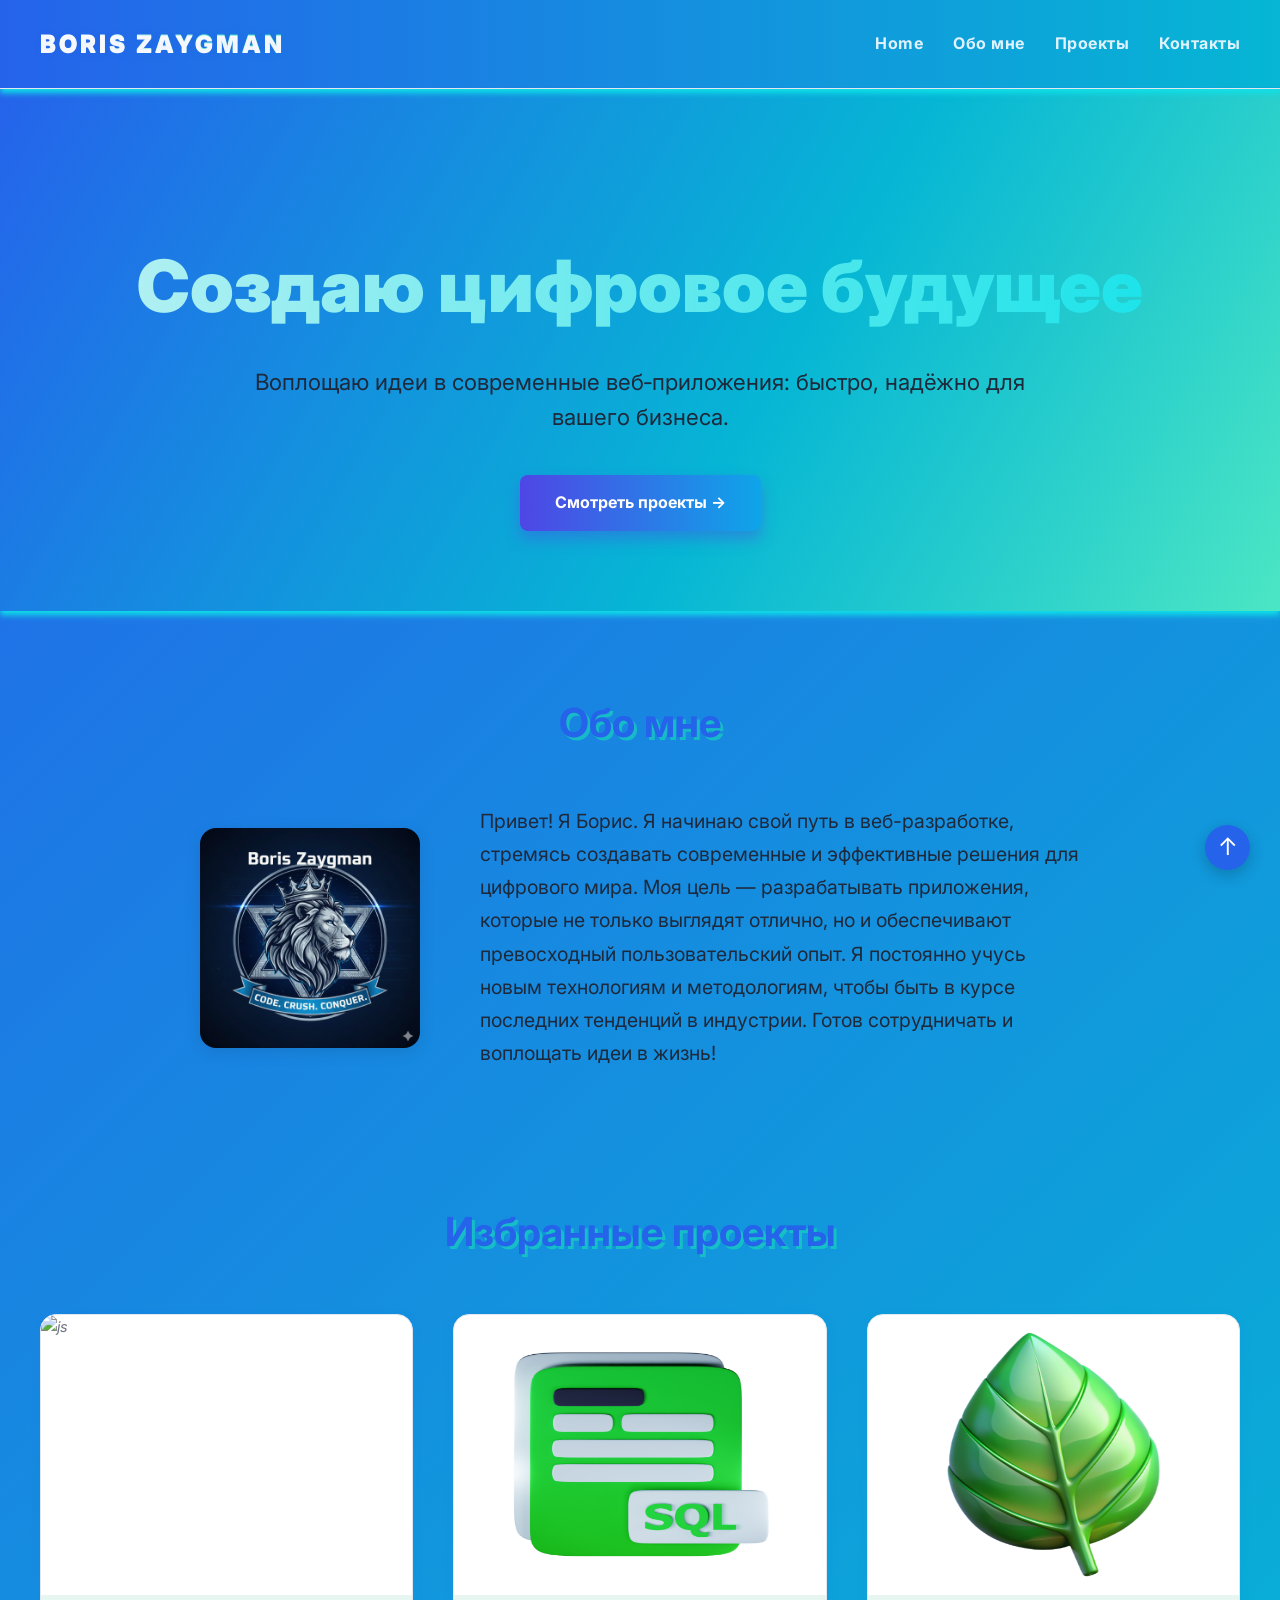
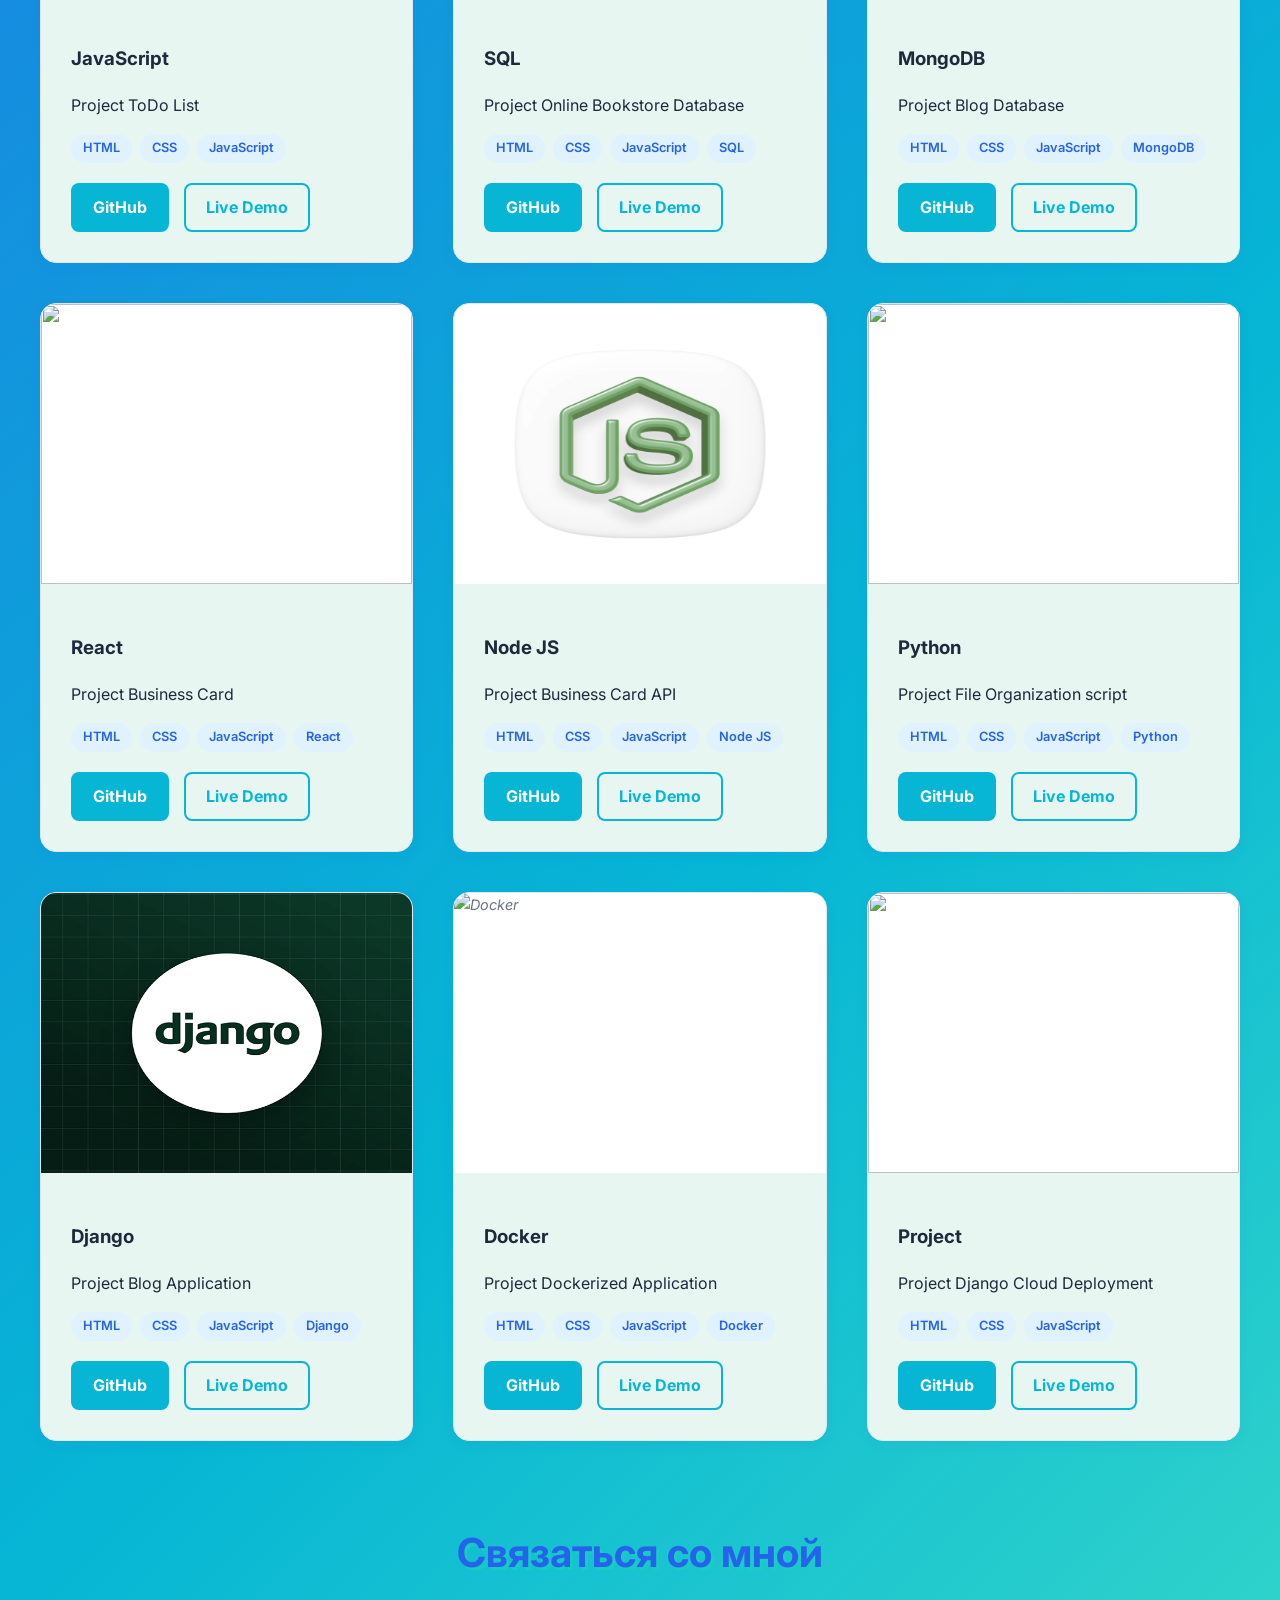
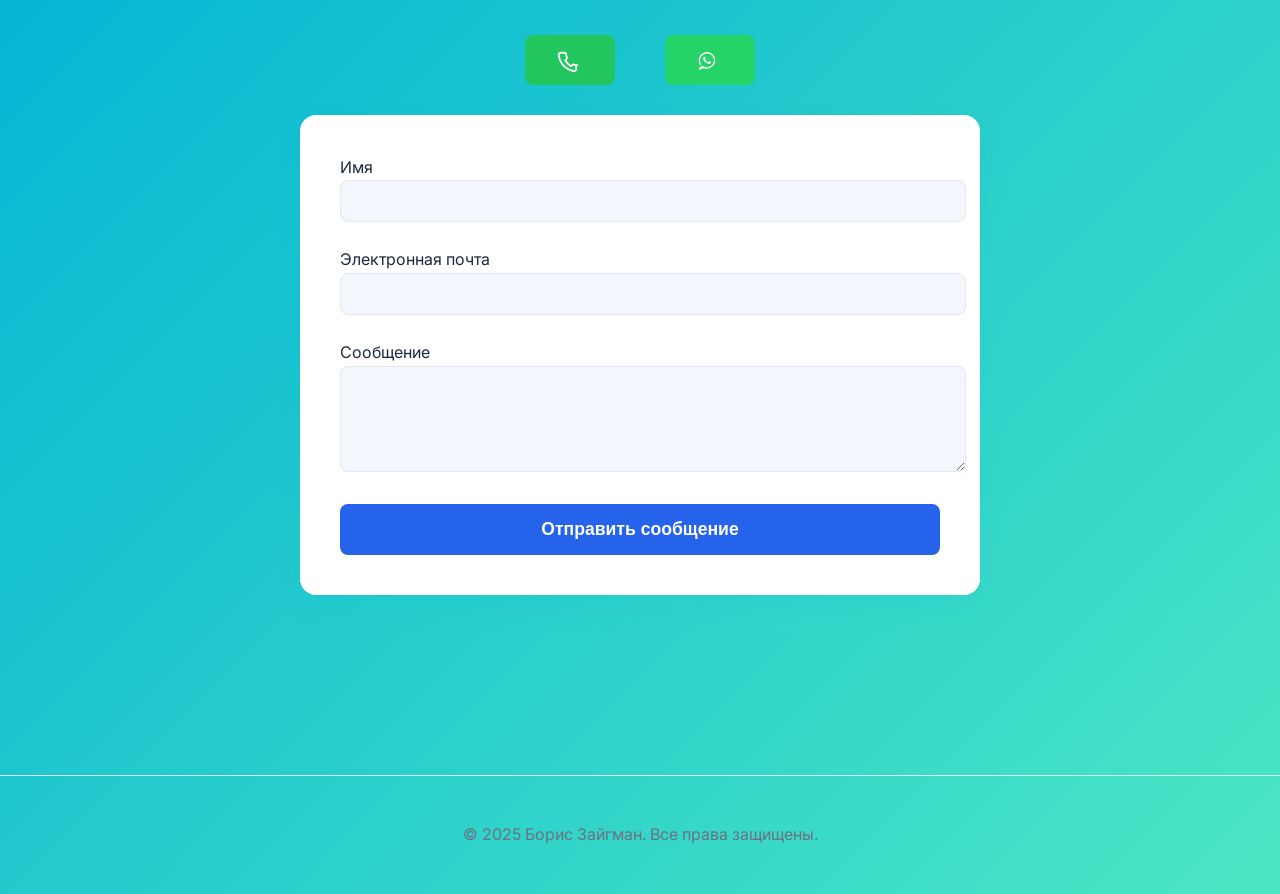
==== index.html @ de245a0c "master" ====
<!DOCTYPE html>
<html lang="ru">

<head>
    <meta charset="UTF-8">
    <meta name="viewport" content="width=device-width, initial-scale=1.0">

    <title>Борис Зайгман | Портфолио Full Stack разработчика</title>
    <meta name="description"
        content="Портфолио Бориса Зайгмана, Full Stack разработчика. Проекты, навыки и опыт работы с React, Node.js и современными технологиями.">
    <meta name="keywords" content="Full Stack, JavaScript, React, Node.js, Борис Зайгман, портфолио, веб-разработка">

    <link rel="preconnect" href="https://fonts.googleapis.com">
    <link rel="preconnect" href="https://fonts.gstatic.com" crossorigin>
    <link href="https://fonts.googleapis.com/css2?family=Inter:wght@300;400;600;700;900&display=swap" rel="stylesheet">

    <link rel="stylesheet" href="./style.css">
</head>

<body id="top">

    <header class="navbar">
        <nav aria-label="Основная навигация">
            <div class="logo">BORIS ZAYGMAN</div>
            <ul class="nav-links">
                <li><a href="#top">Home</a></li>
                <li><a href="#about">Обо мне</a></li>
                <li><a href="#projects">Проекты</a></li>
                <li><a href="#contact">Контакты</a></li>
            </ul>
        </nav>
    </header>

    <main>
        <section class="hero">
            <h1 class="fade-in">Создаю цифровое будущее</h1>
            <p>Воплощаю идеи в современные веб‑приложения: быстро, надёжно  для вашего бизнеса.</p>
            <a href="#projects" class="hero-btn">Смотреть проекты →</a>
        </section>

        <section id="about" class="container">
            <h2>Обо мне</h2>
            <div class="about-content">
                <div class="about-content">
                    <img src="./pictures/logo_s.png" alt="Фото Бориса Зайгмана" class="profile-photo">
                    <p>Привет! Я Борис. Я начинаю свой путь в веб-разработке, стремясь создавать современные и эффективные
                        решения для цифрового мира. Моя цель — разрабатывать приложения, которые не только выглядят
                        отлично, но и обеспечивают превосходный пользовательский опыт. Я постоянно учусь новым
                        технологиям и методологиям, чтобы быть в курсе последних тенденций в индустрии. Готов
                        сотрудничать и воплощать идеи в жизнь!</p>
        </section>

        <section id="projects" class="container">
            <h2>Избранные проекты</h2>
            <div class="project-grid">
                <article class="project-card">
                    <div class="image-placeholder">
                        <img src="/pictures/icons/js.png" alt="js" >
                    </div>
                    <div class="content">
                        <h3>JavaScript</h3>
                        <p>Project ToDo List</p>
                        <ul class="tech-tags">
                            <li>HTML</li>
                            <li>CSS</li>
                            <li>JavaScript</li>  
                        </ul>
                        <div class="links">
                            <a href="#" class="btn" aria-label="Посмотреть код на GitHub">GitHub</a>
                            <a href="#" class="btn secondary" aria-label="Открыть демо проекта">Live Demo</a>
                        </div>
                    </div>
                </article>

                <article class="project-card">
                    <div class="image-placeholder">
                       <img src="./pictures/icons/sql.png" alt="">
                    </div>
                    <div class="content">
                        <h3>SQL</h3>
                        <p>Project Online Bookstore Database</p>
                        <ul class="tech-tags">
                            <li>HTML</li>
                            <li>CSS</li>
                            <li>JavaScript</li> 
                            <li>SQL</li> 
                        </ul>
                        <div class="links">
                            <a href="#" class="btn">GitHub</a>
                            <a href="#" class="btn secondary">Live Demo</a>
                        </div>
                    </div>
                </article>
                <article class="project-card">
                    <div class="image-placeholder">
                        <img src="/pictures/icons/mongo.png" alt="">
                    </div>
                    <div class="content">
                        <h3>MongoDB</h3>
                        <p> Project Blog Database</p>
                        <ul class="tech-tags">
                            <li>HTML</li>
                            <li>CSS</li>
                            <li>JavaScript</li> 
                            <li>MongoDB</li> 
                        </ul>
                        <div class="links">
                            <a href="#" class="btn">GitHub</a>
                            <a href="#" class="btn secondary">Live Demo</a>
                        </div>
                    </div>
                </article>
                <article class="project-card">
                    <div class="image-placeholder">
                       <img src="./pictures/icons/React1.png..png" alt="">
                    </div>
                    <div class="content">
                        <h3>React</h3>
                        <p>Project Business Card</p>
                        <ul class="tech-tags">
                            <li>HTML</li>
                            <li>CSS</li>
                            <li>JavaScript</li> 
                            <li>React</li> 
                        </ul>
                        <div class="links">
                            <a href="#" class="btn">GitHub</a>
                            <a href="#" class="btn secondary">Live Demo</a>
                        </div>
                    </div>
                </article>
                <article class="project-card">
                    <div class="image-placeholder">
                       <img src="./pictures/icons/Node JS.png" alt="">
                    </div>
                    <div class="content">
                        <h3>Node JS</h3>
                        <p>Project Business Card API</p>
                        <ul class="tech-tags">
                            <li>HTML</li>
                            <li>CSS</li>
                            <li>JavaScript</li> 
                            <li>Node JS</li> 
                        </ul>
                        <div class="links">
                            <a href="#" class="btn">GitHub</a>
                            <a href="#" class="btn secondary">Live Demo</a>
                        </div>
                    </div>
                </article>
                <article class="project-card">
                    <div class="image-placeholder">
                        <img src="./pictures/icons/Python.png" alt="">
                    </div>
                    <div class="content">
                        <h3>Python</h3>
                        <p>Project File Organization script</p>
                        <ul class="tech-tags">
                            <li>HTML</li>
                            <li>CSS</li>
                            <li>JavaScript</li>
                            <li>Python</li>
                        </ul>
                        <div class="links">
                            <a href="#" class="btn">GitHub</a>
                            <a href="#" class="btn secondary">Live Demo</a>
                        </div>
                    </div>
                </article>
                <article class="project-card">
                    <div class="image-placeholder">
                        <img src="./pictures/icons/django.png" alt="">
                    </div>
                    <div class="content">
                        <h3>Django</h3>
                        <p>Project Blog Application</p>
                        <ul class="tech-tags">
                            <li>HTML</li>
                            <li>CSS</li>
                            <li>JavaScript</li>
                            <li>Django</li>
                        </ul>
                        <div class="links">
                            <a href="#" class="btn">GitHub</a>
                            <a href="#" class="btn secondary">Live Demo</a>
                        </div>
                    </div>
                </article>
                <article class="project-card">
                    <div class="image-placeholder">
                     <img src="./pictures/icons/Docker.png" alt="Docker">
                    </div>
                    <div class="content">
                        <h3>Docker</h3>
                        <p>Project Dockerized Application</p>
                        <ul class="tech-tags">
                            <li>HTML</li>
                            <li>CSS</li>
                            <li>JavaScript</li>
                            <li>Docker</li>
                        </ul>
                        <div class="links">
                            <a href="#" class="btn">GitHub</a>
                            <a href="#" class="btn secondary">Live Demo</a>
                        </div>
                    </div>
                </article><article class="project-card">
                    <div class="image-placeholder">
                        <img src="./pictures/icons/full.png" alt="">
                    </div>
                    <div class="content">
                        <h3> Project</h3>
                        <p>Project Django Cloud Deployment</p>
                        <ul class="tech-tags">
                            <li>HTML</li>
                            <li>CSS</li>
                            <li>JavaScript</li>
                        </ul>
                        <div class="links">
                            <a href="#" class="btn">GitHub</a>
                            <a href="#" class="btn secondary">Live Demo</a>
                        </div>
                    </div>
                </article>
            </div>
        </section>

        <section id="contact" class="container">
            <h2>Связаться со мной</h2>
            <div class="contact-extra">
                <a href="tel:+972544846818" class="btn call-btn" aria-label="Позвонить Борису Зайгману">
                    <svg xmlns="http://www.w3.org/2000/svg" width="40" height="22" viewBox="0 0 24 24" fill="none" stroke="currentColor" stroke-width="2" stroke-linecap="round" stroke-linejoin="round" style="vertical-align:middle;margin-right:6px;"><path d="M22 16.92V21a2 2 0 0 1-2.18 2A19.72 19.72 0 0 1 3 5.18 2 2 0 0 1 5 3h4.09a2 2 0 0 1 2 1.72c.13 1.13.37 2.23.72 3.28a2 2 0 0 1-.45 2.11l-1.27 1.27a16 16 0 0 0 6.29 6.29l1.27-1.27a2 2 0 0 1 2.11-.45c1.05.35 2.15.59 3.28.72A2 2 0 0 1 22 16.92z"></path></svg>
                </a>
                <a href="https://wa.me/972544846818" target="_blank" class="btn whatsapp-btn" aria-label="Написать в WhatsApp">
                    <svg xmlns="http://www.w3.org/2000/svg" width="40" height="22" viewBox="0 0 32 32" fill="none" style="vertical-align:middle;margin-right:6px;"><path d="M16 3C9.373 3 4 8.373 4 15c0 2.637.86 5.08 2.34 7.09L4 29l7.18-2.29A12.94 12.94 0 0 0 16 27c6.627 0 12-5.373 12-12S22.627 3 16 3zm0 22c-1.98 0-3.89-.52-5.54-1.5l-.39-.23-4.27 1.36 1.4-4.14-.25-.4A9.96 9.96 0 0 1 6 15c0-5.514 4.486-10 10-10s10 4.486 10 10-4.486 10-10 10zm5.07-7.75c-.28-.14-1.65-.81-1.9-.9-.25-.09-.43-.14-.61.14-.18.28-.7.9-.86 1.08-.16.18-.32.2-.6.07-.28-.14-1.18-.44-2.25-1.4-.83-.74-1.39-1.65-1.55-1.93-.16-.28-.02-.43.12-.57.13-.13.28-.32.42-.48.14-.16.18-.28.28-.46.09-.18.05-.34-.02-.48-.07-.14-.61-1.47-.84-2.01-.22-.53-.45-.46-.61-.47-.16-.01-.34-.01-.52-.01-.18 0-.48.07-.73.34-.25.27-.96.94-.96 2.3 0 1.36.98 2.68 1.12 2.87.14.18 1.93 2.95 4.68 4.02.65.28 1.16.45 1.56.58.65.21 1.24.18 1.7.11.52-.08 1.65-.67 1.88-1.32.23-.65.23-1.2.16-1.32-.07-.12-.25-.18-.53-.32z" fill="#fff"/></svg>
                </a>
            </div>
            <form class="contact-form">
                <div class="form-group">
                    <label for="name">Имя</label>
                    <input type="text" id="name" name="name" required>
                </div>
                <div class="form-group">
                    <label for="email">Электронная почта</label>
                    <input type="email" id="email" name="email" required>
                </div>
                <div class="form-group">
                    <label for="message">Сообщение</label>
                    <textarea id="message" name="message" rows="5" required></textarea>
                </div>
                <button type="submit" class="btn primary-submit">Отправить сообщение</button>
            </form>
        </section>
    </main>

    <footer>
        <p>© 2025 Борис Зайгман. Все права защищены.</p>
        <a href="#top" class="back-to-top" aria-label="Вернуться в начало">↑</a>
    </footer>

</body>

</html>
---- style.css ----
:root {
    --primary-color: #2563eb;
    --primary-hover: #1d4ed8;
    --accent-color: #06b6d4;
    --accent-hover: #0891b2;
    --bg-light: #f3f6fd;
    --bg-dark: #181c2f;
    --card-bg-light: #ffffff;
    --card-bg-dark: #23284a;
    --text-color-light: #1e293b;
    --text-color-dark: #f3f4f6;
    --border-color-light: #e0e7ef;
    --border-color-dark: #334155;
    --shadow-md: 0 4px 12px 0 rgba(37, 99, 235, 0.08);
    --shadow-lg: 0 10px 24px 0 rgba(6, 182, 212, 0.10);
    --transition-fast: all 0.3s cubic-bezier(0.4, 0, 0.2, 1);
}

body {
    font-family: 'Inter', sans-serif;
    line-height: 1.6;
    margin: 0;
    background: linear-gradient(135deg, #2563eb 0%, #06b6d4 60%, #4be6c4 100%);
    color: var(--text-color-light);
    scroll-behavior: smooth;
    transition: var(--transition-fast);
}

@media (prefers-color-scheme: dark) {
    body {
        background: linear-gradient(135deg, #181c2f 0%, #23284a 60%, #2563eb 100%);
        color: var(--text-color-dark);
    }

    :root {
        --bg-color: var(--bg-dark);
        --text-color: var(--text-color-dark);
        --card-bg: var(--card-bg-dark);
        --border-color: var(--border-color-dark);
    }
}

.container {
    max-width: 1200px;
    margin: 80px auto;
    padding: 0 30px;
}

h2 {
    font-size: 2.5rem;
    font-weight: 700;
    margin-bottom: 30px;
    text-align: center;
    color: var(--primary-color);
    margin-bottom: 50px;
    text-shadow: 3px 3px rgba(23, 207, 189, 0.719);
}

.navbar {
    position: sticky;
    top: 0;
    width: 100%;
    background: linear-gradient(90deg, #2563eb 0%, #06b6d4 100%);
    background-size: cover;
    background-position: center;
    backdrop-filter: blur(8px);
    border-bottom: 1px solid var(--border-color-light);
    box-shadow: 0 2px 12px 0 rgba(37, 99, 235, 0.08);
    z-index: 1000;
    transition: var(--transition-fast);
    box-shadow: #0ee2e9 0 4px 6px;
}

@media (prefers-color-scheme: dark) {
    .navbar {
        background: linear-gradient(90deg, #23284a 0%, #2563eb 100%);
        border-bottom: 1px solid var(--border-color-dark);
    }
}

nav {
    display: flex;
    justify-content: space-between;
    align-items: center;
    max-width: 1200px;
    margin: 0 auto;
    padding: 15px 30px;
}

.logo {
    font-size: 1.5rem;
    font-weight: 900;
    letter-spacing: 3px;
    background: linear-gradient(90deg, #fff 20%, #4be6c4 80%);
    -webkit-background-clip: text;
    background-clip: text;
    -webkit-text-fill-color: transparent;
    text-shadow: 0 2px 8px rgba(44, 99, 219, 0.1), 0 1px 0 #fff;
}

.logo:hover {
    transform: scale(1.05);
    transition: var(--transition-fast);
}

.nav-links {
    display: flex;
    list-style: none;
    gap: 30px;
}

.nav-links a {
    text-decoration: none;
    color: #e0f2fe;
    font-weight: 700;
    letter-spacing: 0.5px;
    position: relative;
    transition: var(--transition-fast);
    padding-bottom: 4px;
    border-bottom: 2px solid transparent;
}

.nav-links a:hover {
    color: rgb(29, 87, 202);
    font-size: 120%;
    border-bottom-color: var(--accent-color);
}

.hero {
    text-align: center;
    padding: 80px 30px 80px;
    background: linear-gradient(120deg, #2563eb 0%, #06b6d4 60%, #4be6c4 100%);
    background-blend-mode: overlay;
    color: var(--text-color-light);
    box-shadow: #0ee2e9 0 4px 6px;
}

@media (prefers-color-scheme: dark) {
    .hero {
        background: linear-gradient(120deg, #181c2f 0%, #23284a 60%, #2563eb 100%);
        color: var(--text-color-dark);
        background-size: cover;
        background-position: center;
    }
}

.hero h1 {
    font-size: 4.5rem;
    font-weight: 900;
    margin-bottom: 20px;
    background: linear-gradient(90deg, #bff1f3, #0ee2e9);
    -webkit-background-clip: text;
    background-clip: text;
    -webkit-text-fill-color: transparent;
    animation: fadeIn 1s ease-out;
}

.hero p {
    font-size: 1.4rem;
    max-width: 800px;
    margin: 0 auto 40px;
    color: var(--text-color-light);
}

@media (prefers-color-scheme: dark) {
    .hero p {
        color: var(--text-color-dark);
    }
}

.hero-btn {
    display: inline-block;
    padding: 15px 35px;
    background-color: var(--primary-color);
    color: white;
    text-decoration: none;
    font-weight: 700;
    border-radius: 8px;
    box-shadow: 0 8px 15px rgba(79, 70, 229, 0.4);
    transition: var(--transition-fast);
    background-image: linear-gradient(90deg, #4f46e5, #0ea5e9);
}

.hero-btn:hover {
    background-color: var(--primary-hover);
    transform: translateY(-2px);
    box-shadow: 0 10px 20px rgba(79, 70, 229, 0.5);
}

#about {
    padding-bottom: 50px;
}

.project-grid {
    display: grid;
    grid-template-columns: repeat(auto-fit, minmax(350px, 1fr));
    gap: 40px;
}

.project-card {
    background: var(--card-bg-light);
    border: 1px solid var(--border-color-light);
    border-radius: 16px;
    overflow: hidden;
    box-shadow: var(--shadow-md);
    transition: var(--transition-fast);
}

@media (prefers-color-scheme: dark) {
    .project-card {
        background: var(--card-bg-dark);
        border-color: var(--border-color-dark);
    }
}

.project-card:hover {
    transform: translateY(-8px);
    box-shadow: var(--shadow-lg);
}

.image-placeholder {
    width: 100%;
    height: 280px;
    display: flex;
    align-items: center;
    justify-content: center;
    color: #6b7280;
    font-style: italic;
    font-size: 0.9rem;
    background-color: #beedef00;
}

.image-placeholder img {
    width: 100%;
    height: 100%;
    object-fit: fill;
}

@media (prefers-color-scheme: dark) {
    .image-placeholder {
        background-color: #beedef00;
    }
}

.content {
    padding: 30px;
    background-color: rgba(79, 185, 148, 0.131);
}

.tech-tags {
    display: flex;
    flex-wrap: wrap;
    gap: 8px;
    padding: 0;
    list-style: none;
    margin: 15px 0 20px;
}

.tech-tags li {
    background: #e0f2fe;
    color: #2563eb;
    padding: 4px 12px;
    border-radius: 99px;
    font-size: 0.8rem;
    font-weight: 600;
}

@media (prefers-color-scheme: dark) {
    .tech-tags li {
        background: rgba(37, 99, 235, 0.18);
        color: #93c5fd;
    }
}

#contact {
    padding-bottom: 100px;
}

.contact-form {
    display: grid;
    gap: 25px;
    max-width: 600px;
    margin: 30px auto 0;
    background: var(--card-bg-light);
    padding: 40px;
    border-radius: 16px;
    box-shadow: var(--shadow-lg);
}

@media (prefers-color-scheme: dark) {
    .contact-form {
        background: var(--card-bg-dark);
    }
}

input,
textarea {
    width: 100%;
    padding: 12px;
    border: 1px solid var(--border-color-light);
    border-radius: 8px;
    background: var(--bg-light);
    color: var(--text-color-light);
    font-family: inherit;
    transition: var(--transition-fast);
}

@media (prefers-color-scheme: dark) {

    input,
    textarea {
        border-color: var(--border-color-dark);
        background: var(--bg-dark);
        color: var(--text-color-dark);
    }
}

input:focus,
textarea:focus {
    outline: none;
    border-color: var(--primary-color);
    box-shadow: 0 0 0 3px rgba(79, 70, 229, 0.2);
}

.btn {
    display: inline-block;
    padding: 10px 20px;
    text-decoration: none;
    border-radius: 8px;
    font-weight: 600;
    border: 2px solid transparent;
    transition: var(--transition-fast);
    background: var(--accent-color);
    color: #fff;
    font-weight: 700;
}

.btn:hover {
    background: var(--accent-hover);
}

.primary-submit {
    background: var(--primary-color);
    color: white;
    border: none;
    width: 100%;
    padding: 15px;
    font-size: 1.1rem;
    cursor: pointer;
}

.primary-submit:hover {
    background: var(--primary-hover);
}

.links {
    display: flex;
    gap: 15px;
}

.btn.secondary {
    background: transparent;
    color: var(--accent-color);
    border-color: var(--accent-color);
}

.btn.secondary:hover {
    background: var(--accent-color);
    color: #fff;
}

footer {
    text-align: center;
    padding: 30px 30px;
    border-top: 1px solid var(--border-color-light);
    position: relative;
    color: #6b7280;
}

@media (prefers-color-scheme: dark) {
    footer {
        border-top-color: var(--border-color-dark);
    }
}

.back-to-top {
    position: fixed;
    bottom: 30px;
    right: 30px;
    background: var(--primary-color);
    color: white;
    width: 45px;
    height: 45px;
    border-radius: 50%;
    display: flex;
    align-items: center;
    justify-content: center;
    text-decoration: none;
    font-size: 1.5rem;
    box-shadow: 0 5px 15px rgba(0, 0, 0, 0.2);
    transition: var(--transition-fast);
}

.back-to-top:hover {
    background: var(--primary-hover);
}

.about-content {
    display: flex;
    align-items: center;
    gap: 60px;
    justify-content: center;
    max-width: 1100px;
    margin: 0 auto;
}

.profile-photo {
    width: 220px;
    height: 220px;
    object-fit: cover;
    border-radius: 16px;
    box-shadow: 0 4px 16px rgba(0, 0, 0, 0.10);
    flex-shrink: 0;
}

.about-content p {
    font-size: 1.22rem;
    line-height: 1.7;
    margin: 0;
    color: var(--text-color-light);
    max-width: 600px;
}

@media (prefers-color-scheme: dark) {
    .about-content p {
        color: var(--text-color-dark);
    }
}

@media (max-width: 1100px) {
    .about-content {
        max-width: 100%;
        gap: 32px;
    }

    .about-content p {
        max-width: 100%;
    }
}

@media (max-width: 900px) {
    .about-content {
        flex-direction: column;
        gap: 24px;
        text-align: center;
    }

    .profile-photo {
        width: 140px;
        height: 140px;
    }
}

@media (max-width: 768px) {
    .hero {
        padding-top: 120px;
    }

    .hero h1 {
        font-size: 3rem;
    }

    .hero p {
        font-size: 1.1rem;
    }

    .nav-links {
        display: none;
    }

    nav {
        padding: 10px 20px;
    }

    .container {
        padding: 0 20px;
        margin: 60px auto;
    }
}

.contact-extra {
    display: flex;
    gap: 50px;
    justify-content: center;
    margin-bottom: 28px;
}

.call-btn {
    background: #22c55e;
    color: #fff;
}

.call-btn:hover {
    background: #16a34a;
}

.whatsapp-btn {
    background: #25d366;
    color: #fff;
}

.whatsapp-btn:hover {
    background: #128c7e;
}
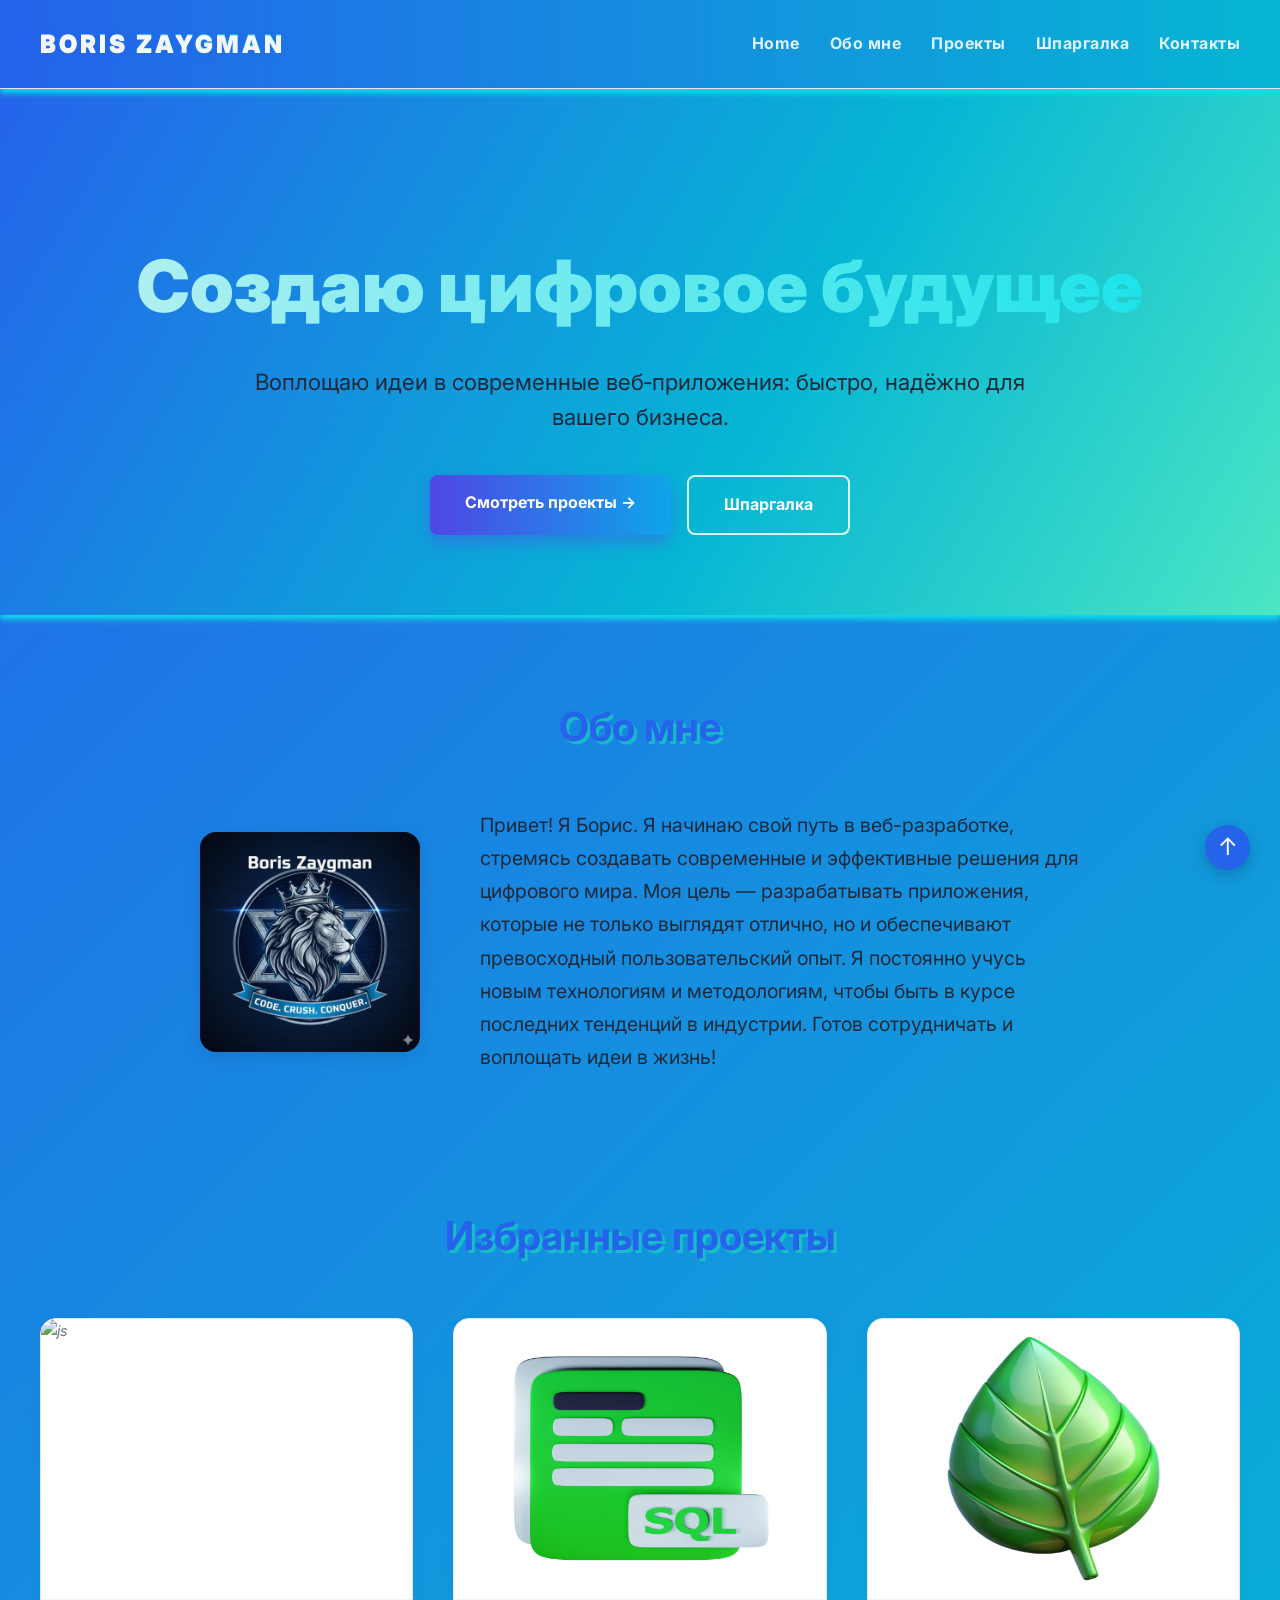
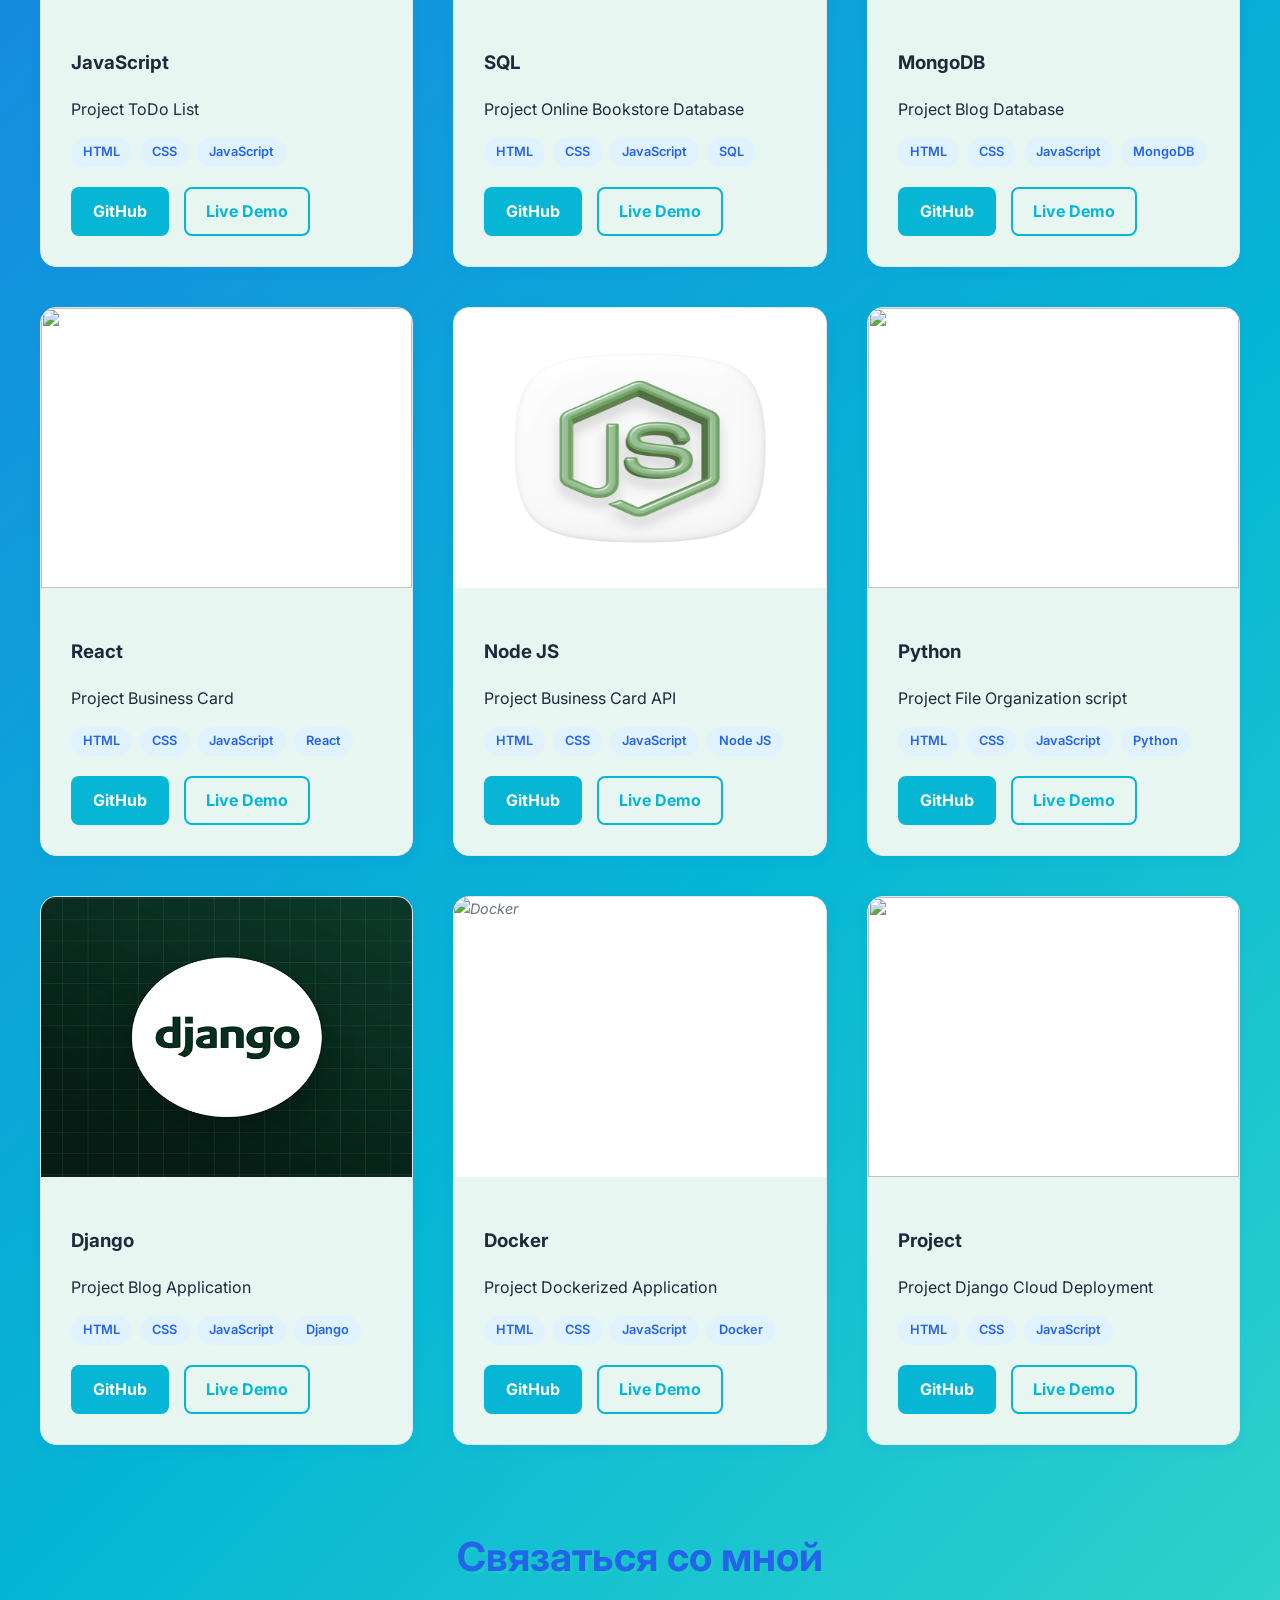
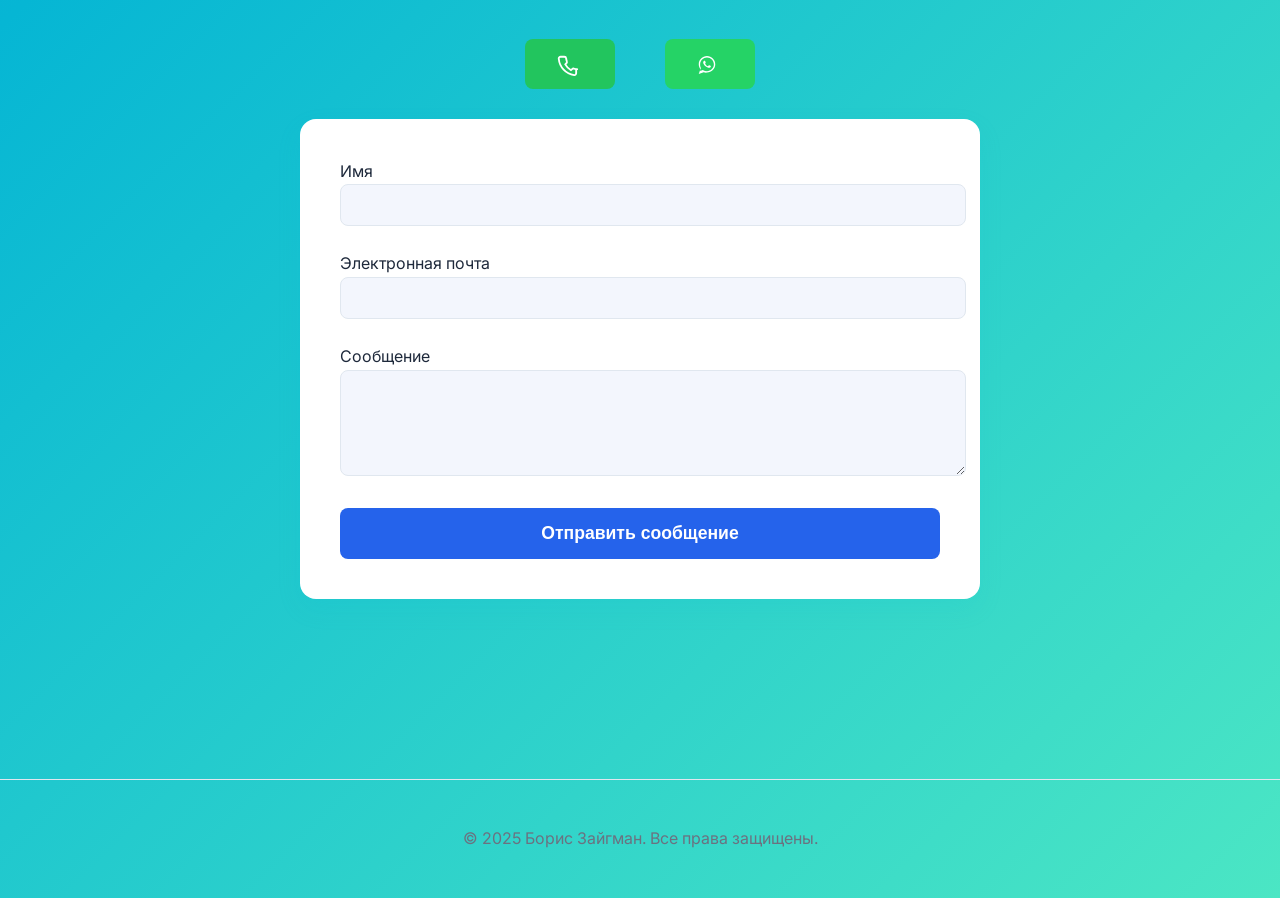
==== commit 67d02722: "Add a TypeScript, React, and Python cheat sheet A handbook page explains the core syntax and when ea" ====
--- a/index.html
+++ b/index.html
@@ -26,6 +26,7 @@
                 <li><a href="#top">Home</a></li>
                 <li><a href="#about">Обо мне</a></li>
                 <li><a href="#projects">Проекты</a></li>
+                <li><a href="./cheatsheet.html">Шпаргалка</a></li>
                 <li><a href="#contact">Контакты</a></li>
             </ul>
         </nav>
@@ -35,7 +36,10 @@
         <section class="hero">
             <h1 class="fade-in">Создаю цифровое будущее</h1>
             <p>Воплощаю идеи в современные веб‑приложения: быстро, надёжно  для вашего бизнеса.</p>
-            <a href="#projects" class="hero-btn">Смотреть проекты →</a>
+            <div class="hero-actions">
+                <a href="#projects" class="hero-btn">Смотреть проекты →</a>
+                <a href="./cheatsheet.html" class="hero-btn hero-btn-ghost">Шпаргалка</a>
+            </div>
         </section>
 
         <section id="about" class="container">
--- a/style.css
+++ b/style.css
@@ -187,6 +187,26 @@
     box-shadow: 0 10px 20px rgba(79, 70, 229, 0.5);
 }
 
+.hero-actions {
+    display: flex;
+    flex-wrap: wrap;
+    gap: 16px;
+    justify-content: center;
+}
+
+.hero-btn-ghost {
+    background-image: none;
+    background-color: transparent;
+    color: #fff;
+    border: 2px solid rgba(255, 255, 255, 0.85);
+    box-shadow: none;
+}
+
+.hero-btn-ghost:hover {
+    background-color: rgba(255, 255, 255, 0.14);
+    background-image: none;
+}
+
 #about {
     padding-bottom: 50px;
 }
